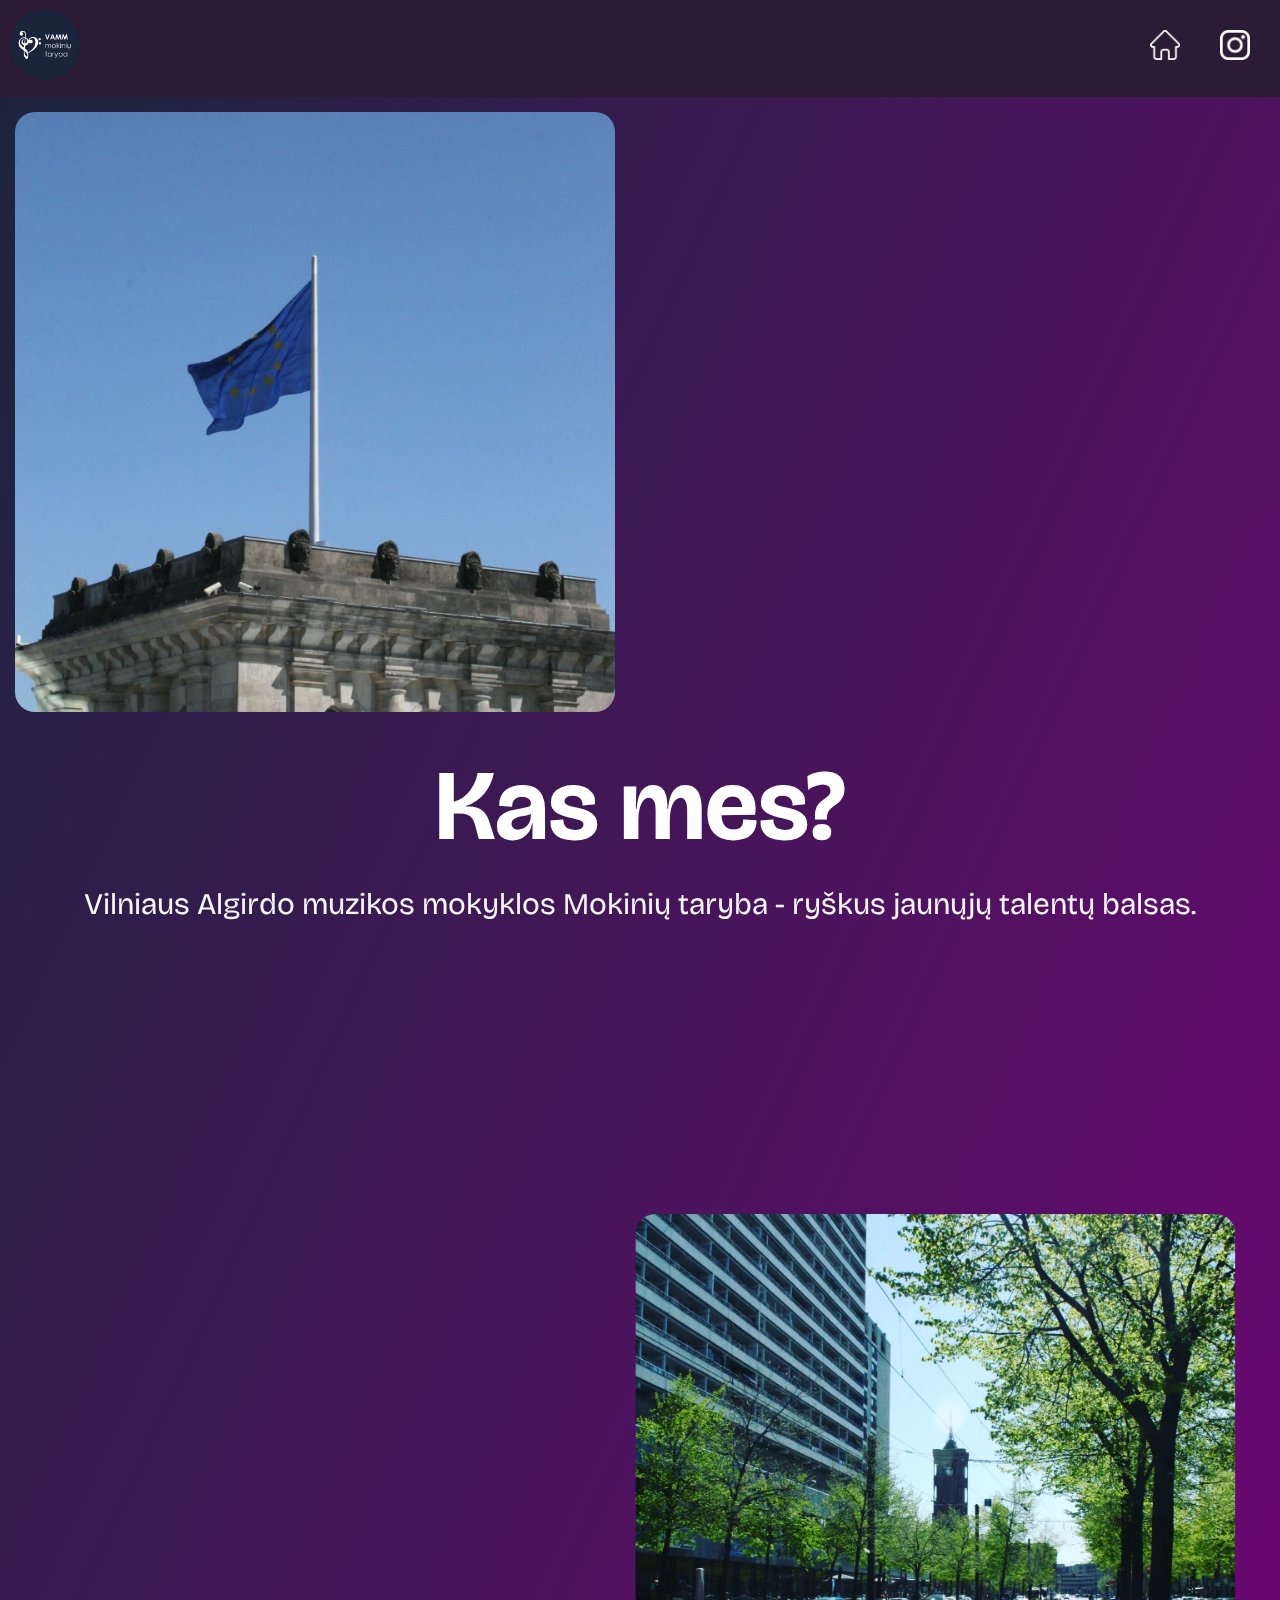
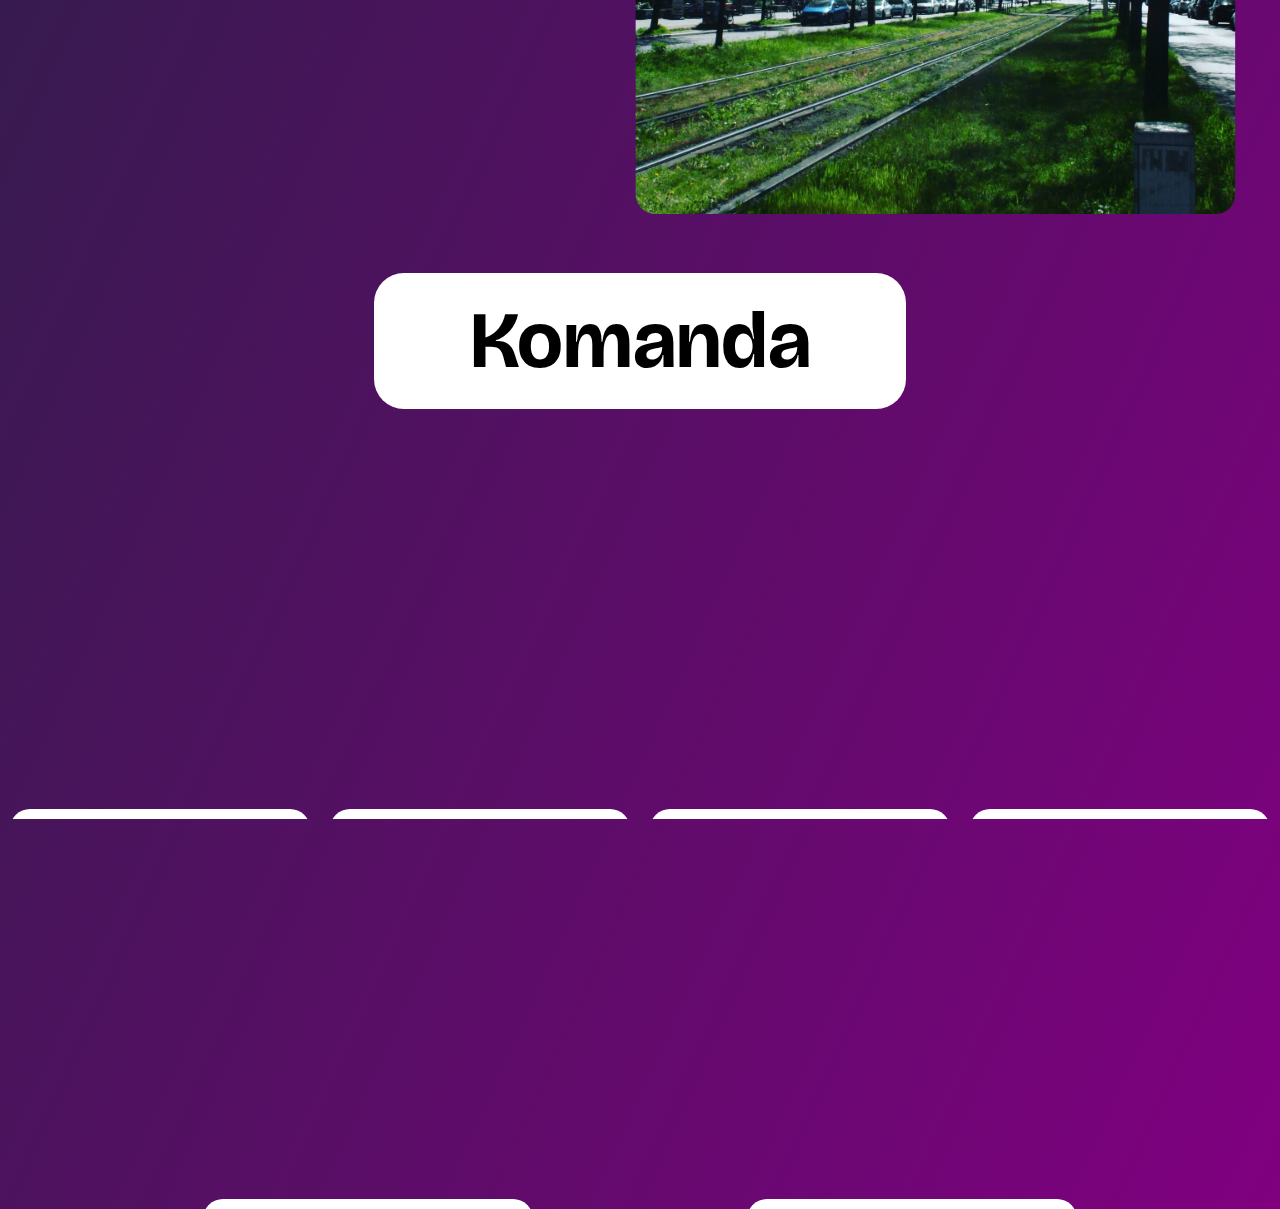
==== index.html @ 2d99801d "File upload" ====
<!doctype html>
<html>
    <head>
        <meta charset="utf-8">
        <meta name="viewport" content="width=device-width, initial-scale=1.0">
        <link rel="icon" type="image/x-icon" href="images\favicon.ico">
        <title>VAMM Mokinių taryba</title>
        <link rel="preconnect" href="https://fonts.googleapis.com">
        <link rel="preconnect" href="https://fonts.gstatic.com" crossorigin>
        <link href="https://fonts.googleapis.com/css2?family=Bricolage+Grotesque:opsz,wght@10..48,200&display=swap" rel="stylesheet">
        <link rel="stylesheet" href="style.css">
        <link rel="stylesheet" href="https://unpkg.com/aos@next/dist/aos.css" />
    </head>
    <body id="gradient2" style="margin: 0;">
        <div class="header" style="background-color: rgb(44, 27, 53);">
            <a href="#default" class="logo"><img src="images\logo.png" height="70px"></a>
            <a href="https://www.instagram.com/vamm_mt/" class="social"><img src="images\instagram.png" height="30px"></a>
            <a href="http://www.vamm.lt" class="social"><img src="images\home.png" height="30px"></a>
        </div>
        <div class="flexbox-container">
            <div class="flexbox-item1 flexbox-item" data-aos="slide-right" data-aos-duration="1000">
                <img src="images\ezgif.com-gif-maker.jpg" height="600px" style="border-radius: 30px; padding: 10px;" draggable="false">
            </div>
            <div class="flexbox-item2 flexbox-item" style="width: 50vw;">
                <div class="introduction-text" data-aos="fade-up"> 
                    <h1>Kas mes?</h1>
                    <p>Vilniaus Algirdo muzikos mokyklos Mokinių taryba - ryškus jaunųjų talentų balsas.</p>
                </div>
            </div>
        </div>
        <div class="break"></div>
        <div class="flexbox-container">
            <div class="flexbox-item2 flexbox-item" style="width: 50vw;" data-aos="fade-up">
                <h1>Ką veikiame?</h1>
                <p style="word-break: break-word;">Vilniaus Algirdo muzikos mokyklos Mokinių taryba siekia atstovauti mokyklos mokinių interesus mokyklos taryboje, švietimo ir mokslo srityse bei garsinti mokyklos vardą.</p>
            </div>
            <div class="flexbox-item4 flexbox-item" data-aos="slide-left" data-aos-duration="1000">
                <img src="images\tram.jpg" height="600px" style="border-radius: 30px; padding: 10px;" draggable="false">
            </div>
        </div>
        <div style="height: 40px;"></div>
        <div class="team">
            <h1>Komanda</h1>
        </div>
        <div style="height: 20px;"></div>
        <div class="flexbox-container-staff">
            <div class="staff1 flexbox-item-box" data-aos="slide-up">
                <div class="panel1 panel">
                    <img class="pfp" src="images\greta.jpg" height="200px" draggable="false">
                    <h1>Greta Pinelytė</h1>
                    <h3>Pirmininkė</h3>
                    <a href="https://www.instagram.com/gretapinelyte/" class="social"><img src="images\instagram_dark.png" height="30px"></a>
                </div>
            </div>
            <div class="staff2 flexbox-item-box" data-aos="slide-up" data-aos-delay="50">
                <div class="panel2 panel">
                    <img class="pfp" src="images\liepa.jpg" height="200px" draggable="false">
                    <h1>Liepa Elzė Naujokaitytė</h1>
                    <h3>Vicepirmininkė</h3>
                    <a href="https://www.instagram.com/mlle_liepa/" class="social"><img src="images\instagram_dark.png" height="30px"></a>
                </div>
            </div>
            <div class="staff3 flexbox-item-box" data-aos="slide-up" data-aos-delay="100">
                <div class="panel3 panel">
                    <img class="pfp" src="images\urte.jpg" height="200px" draggable="false">
                    <h1>Urtė Šiaulytė</h1>
                    <h3>Renginių organizavimo komiteto narė</h3>
                    <a href="https://www.instagram.com/u_siaulyte/" class="social"><img src="images\instagram_dark.png" height="30px"></a>
                </div>
            </div>
            <div class="staff4 flexbox-item-box" data-aos="slide-up" data-aos-delay="150">
                <div class="panel4 panel">
                    <img class="pfp" src="images\salvija.jpg" height="200px" draggable="false">
                    <h1>Salvija Skiparytė</h1>
                    <h3>Renginių organizavimo komiteto narė</h3>
                    <a href="https://www.instagram.com/salvija_s/" class="social"><img src="images\instagram_dark.png" height="30px"></a>
                </div>
            </div>
        </div>
        <div class="flexbox-container-staff">
            <div class="staff5 flexbox-item-box" data-aos="slide-up" data-aos-delay="100">
                <div class="panel5 panel">
                    <img class="pfp" src="images\elze.jpg" height="200px" draggable="false">
                    <h1>Elzė Januškevičiūtė</h1>
                    <h3>Finansų komiteto koordinatorė</h3>
                    <a href="https://www.instagram.com/voidxzq/" class="social"><img src="images\instagram_dark.png" height="30px"></a>
                </div>
            </div>
            <div class="staff5 flexbox-item-box" data-aos="slide-up" data-aos-delay="150">
                <div class="panel5 panel">
                    <img class="pfp" src="images\kristijonas.png" height="200px" draggable="false">
                    <h1>Kristijonas Kuzmickas</h1>
                    <h3>Komunikacijos komiteto narys</h3>
                    <a href="https://www.instagram.com/k.kuzmickas/" class="social"><img src="images\instagram_dark.png" height="30px"></a>
                </div>
            </div>
        </div>
        <script src="https://unpkg.com/aos@next/dist/aos.js"></script>
        <script>
          AOS.init();
        </script>
    </body>
</html>
---- style.css ----
.flexbox-container {
    display: flex;
    flex-wrap: wrap;
    align-items: center;
    overflow: hidden;
}
body {
    background-color: white;
    background-image: linear-gradient(from bottom right, black, purple);
    background-size: cover;
    font-family: 'Bricolage Grotesque', sans-serif;
}
.header {
    overflow: hidden;
    background-color: white;
    padding: 10px 10px;
    
}
    /* Style the header links */
.header a {
    float: left;
    color: black;
    text-align: center;
    padding: 20px;
    text-decoration: none;
    font-size: 18px;
    line-height: 25px;
    border-radius: 20px;
}
    /* Style the logo link (notice that we set the same value of line-height and font-size to prevent the header to increase when the font gets bigger */
.header a.logo {
    padding: 0px;
    align-items: center;
    width: 70px;
    height: 70px;
}
    /* Change the background color on mouse-over */
.header-right a:hover {
    background-color: #ddd;
    color: black;
}
    /* Style the active/current link*/
.header a.active {
    background-color: dodgerblue;
    color: white;
}
    /* Float the link section to the right */
.header-right {
    float: right;
}
/* Add media queries for responsiveness - when the screen is 500px wide or less, stack the links on top of each other */
@media screen and (max-width: 500px) {
    .header a {
        float: none;
        display: block;
        text-align: left;
    }
    .header-right {
        float: none;
    }
}
.header-right a {
    margin-left: 10px;
    margin-right: 10px;
    background-color: white;
    color: black;
}
#gradient {
    background-image: linear-gradient(to bottom right, black, purple);
}
#gradient2 {
    background-image: linear-gradient(to bottom right, rgb(26,37,60), purple);
    background-color: rgb(26,37,60);
}
.flexbox-item {
    margin: 5px;
}
.flexbox-item h1 {
    color: white;
    font-family: 'Bricolage Grotesque', sans-serif;
    font-size: 100px;
    text-align: center;
    margin: 10px;
    width: auto;
}
.flexbox-item p {
    padding: 10px;
    color: whitesmoke;
    font-size: 30px;
    text-align: center;
    font-family: 'Bricolage Grotesque', sans-serif;
    margin: 10px;
}
.flexbox-item2 {
    flex-grow: 1;
}
.break {
    flex-basis: 100%;
    height: 0px;
}
.flexbox-item-box {
    background-color: white;
    padding: 10px 0;
    margin: 10px;
    width: 330px;
    height: 350px;
    text-align: center;
    justify-content: space-between;
    border-radius: 20px;
}
.flexbox-container-staff {
    display: flex;
    justify-content: space-evenly;
    align-items: center;
    flex-grow: 0;
    overflow: hidden;
}
.flexbox-item-box .panel h3 {
    margin: 2px;
    padding: 0;
    margin: auto;
}
.flexbox-item-box .panel .pfp {
    border-radius: 20px;
    padding: 5px;
}
.team {
    color: black;
    background-color: white;
    text-align: center;
    height: auto;
    width: 40vw;
    font-size: 40px;
    border-radius: 30px;
    padding: 10px;
    position: relative;
    left: 50%;
    transform: translate(-50%);
}
.team h1 {
    margin: 10px;
}
.header .social {
    float: right;
}
.flexbox-item-box .panel h1 {
    margin: 3px;
}

.flexbox-item-box {
    position: relative;
    transform: translateY(0);
}

.flexbox-item-box.active {
    position: relative;
    transform: translateY(0px);
}
.flexbox-item-box .panel img {
    padding: 20px;
}
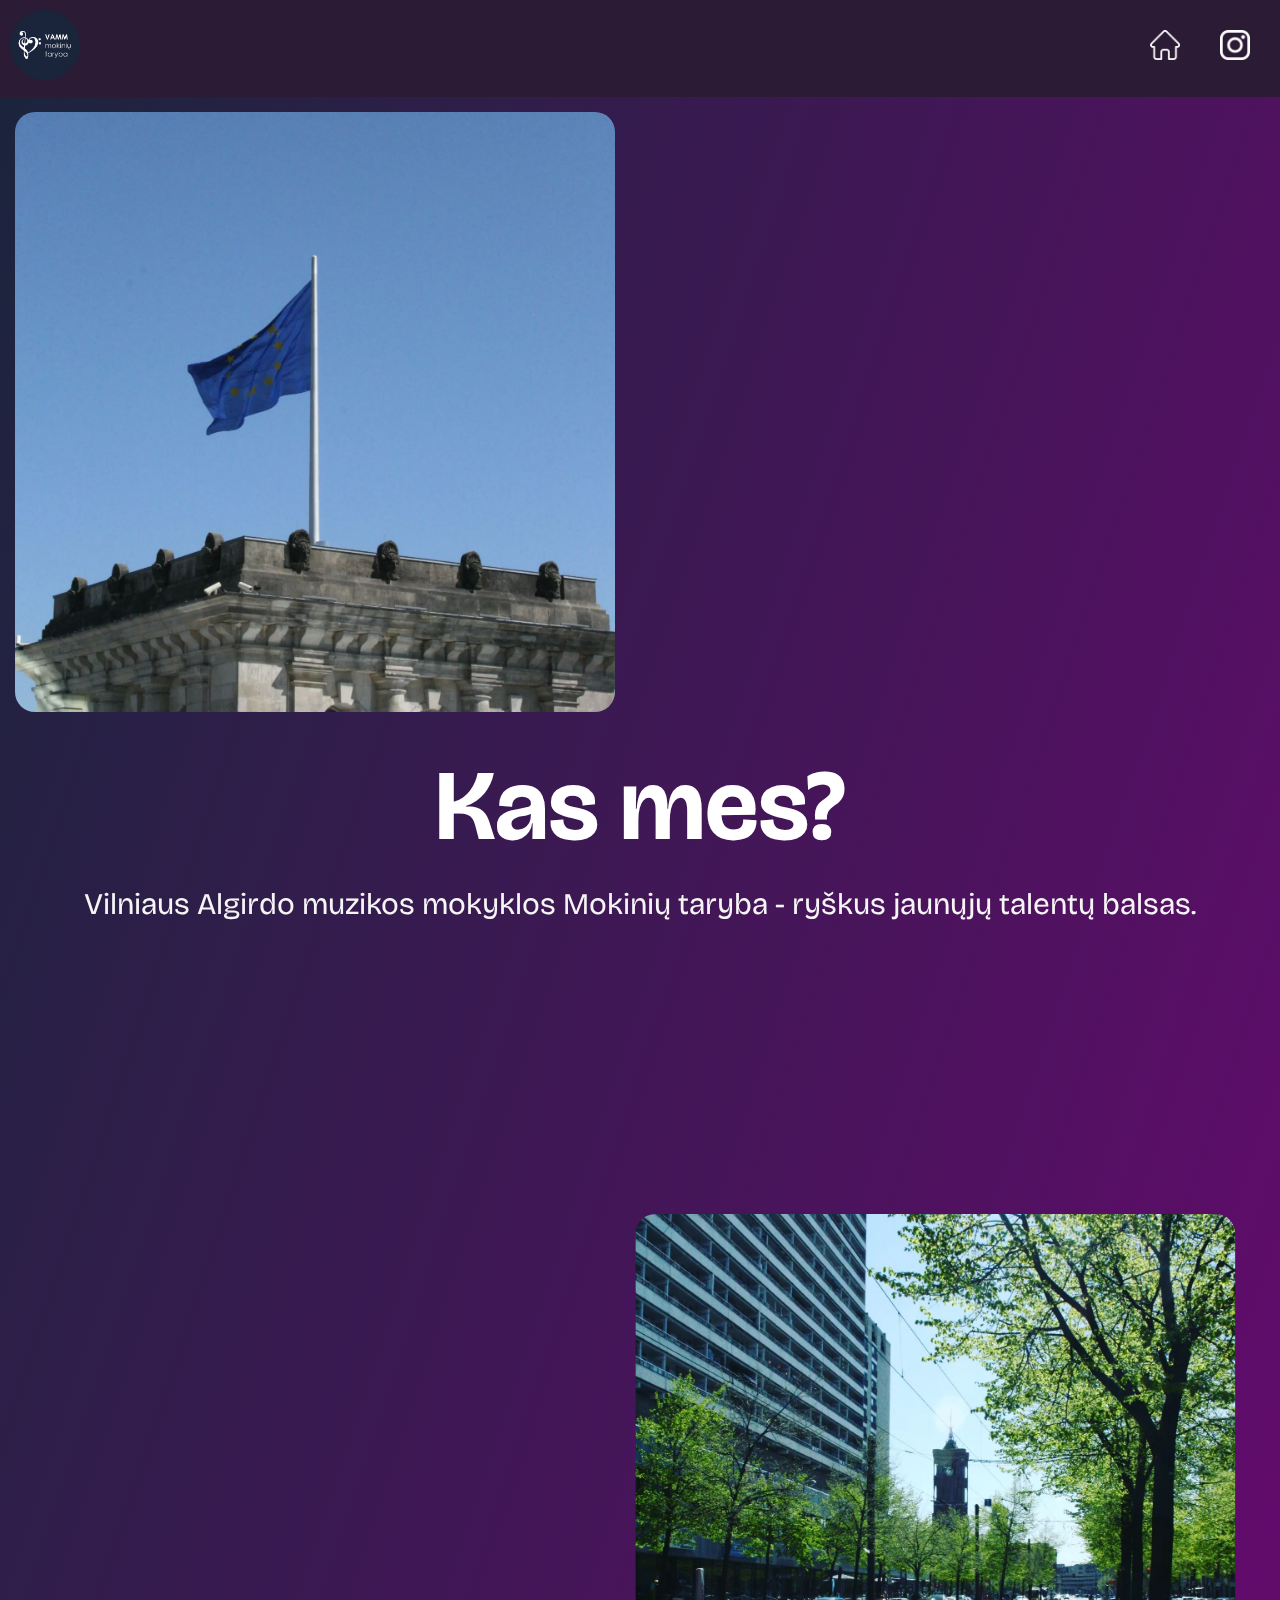
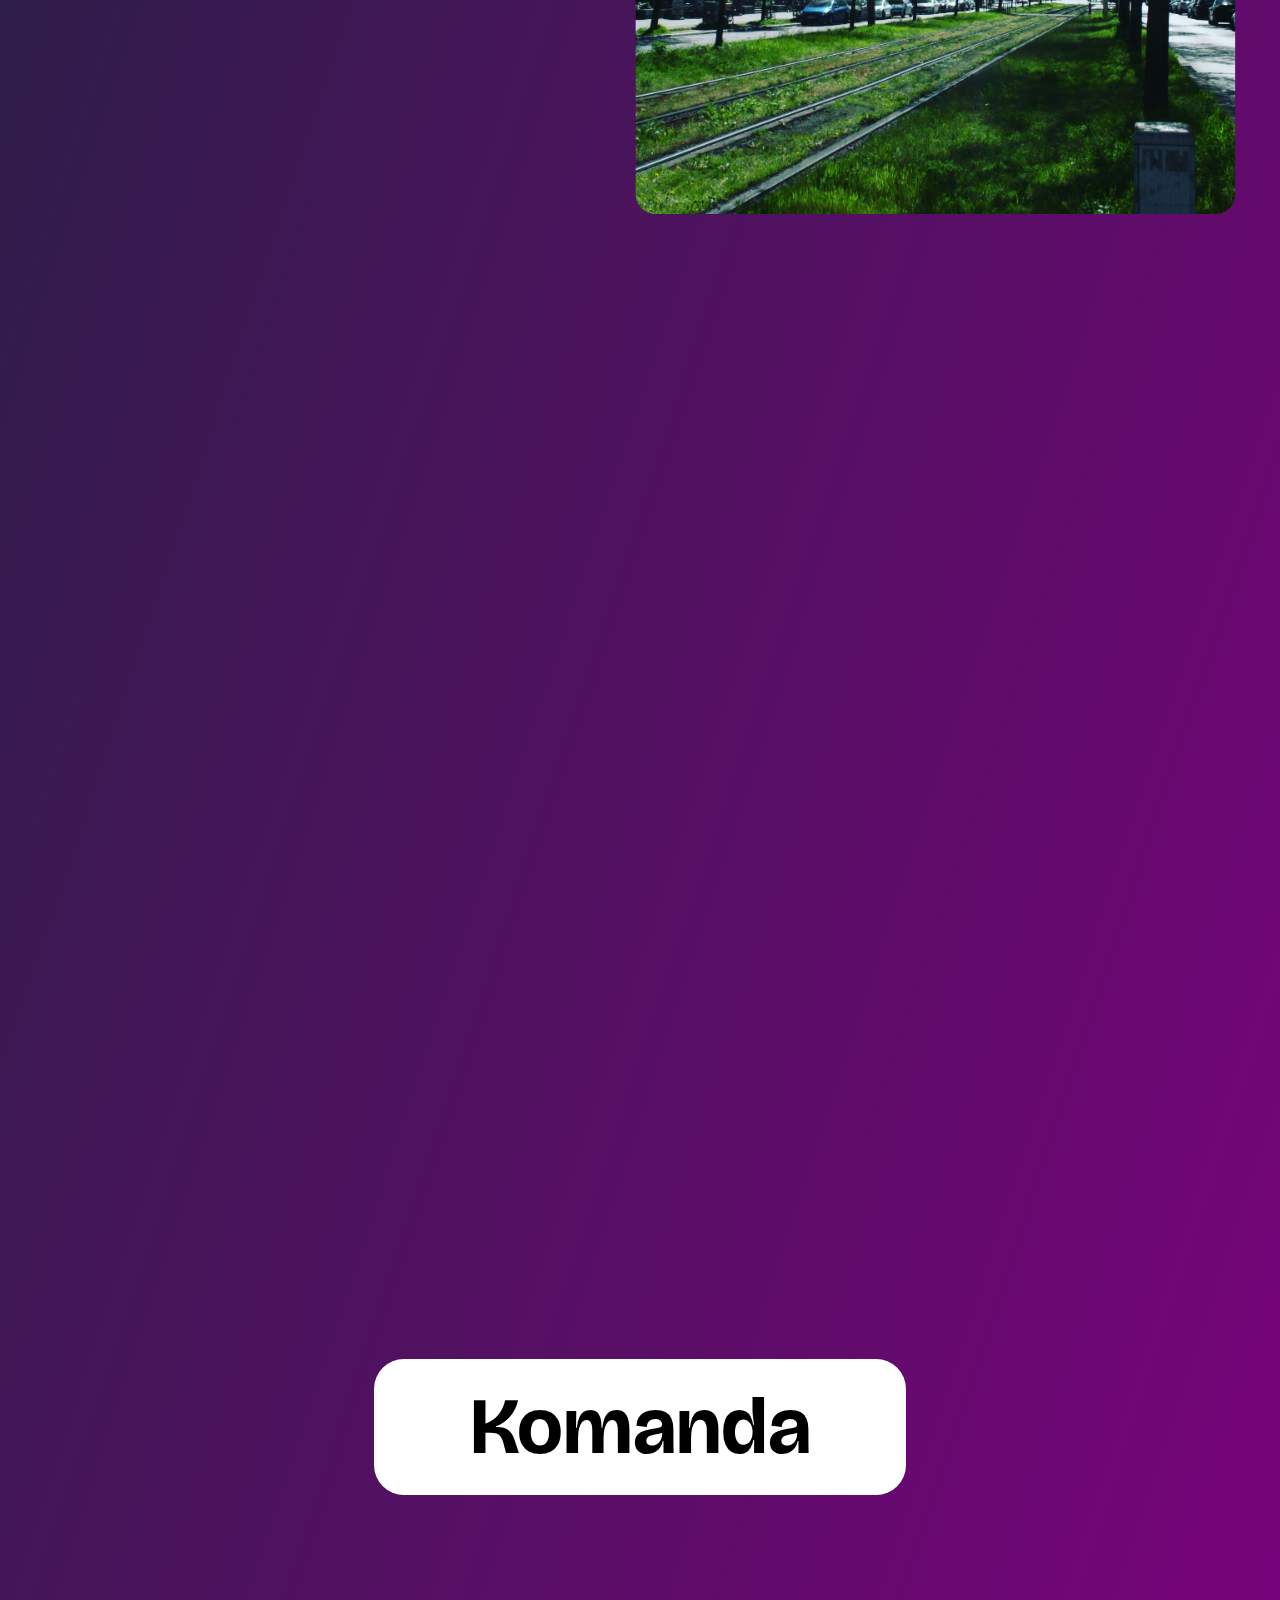
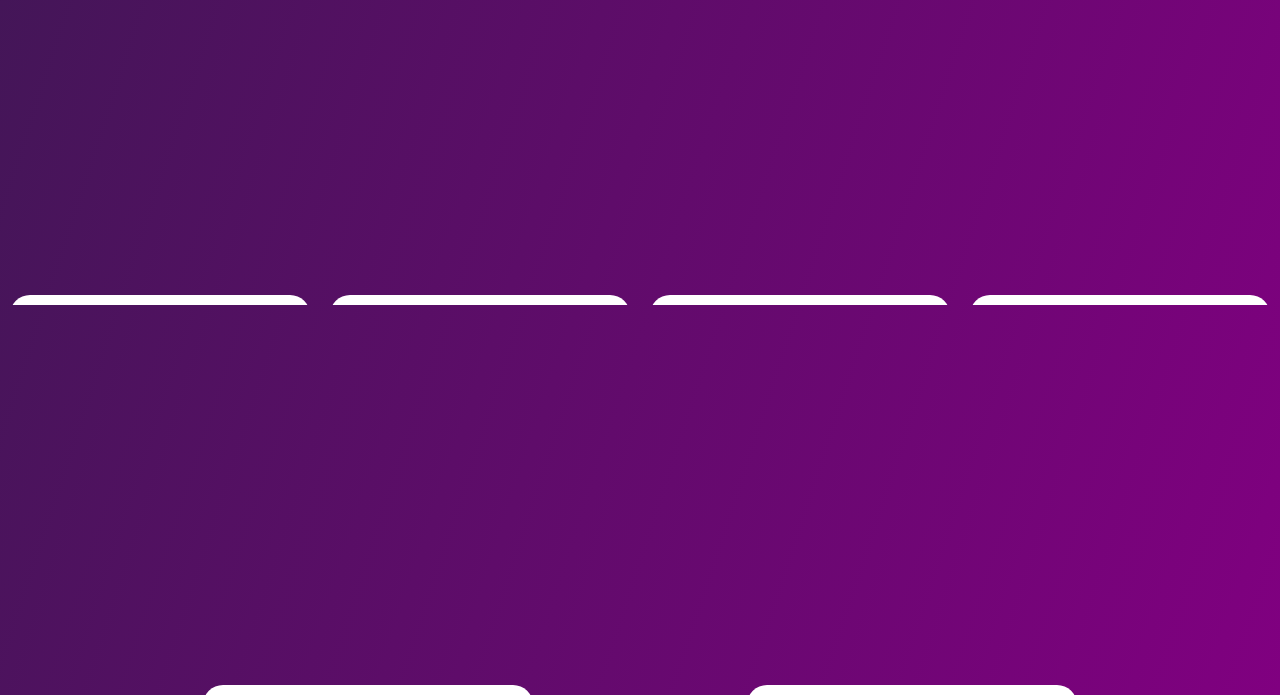
==== commit 8ab92de9: "Minor" ====
--- a/index.html
+++ b/index.html
@@ -18,11 +18,11 @@
             <a href="http://www.vamm.lt" class="social"><img src="images\home.png" height="30px"></a>
         </div>
         <div class="flexbox-container">
-            <div class="flexbox-item1 flexbox-item" data-aos="slide-right" data-aos-duration="1000">
+            <div class="flexbox-item1 flexbox-item" data-aos="slide-right" data-aos-duration="1000" data-aos-mirror="true">
                 <img src="images\ezgif.com-gif-maker.jpg" height="600px" style="border-radius: 30px; padding: 10px;" draggable="false">
             </div>
             <div class="flexbox-item2 flexbox-item" style="width: 50vw;">
-                <div class="introduction-text" data-aos="fade-up"> 
+                <div class="introduction-text" data-aos="fade-up" data-aos-mirror="true"> 
                     <h1>Kas mes?</h1>
                     <p>Vilniaus Algirdo muzikos mokyklos Mokinių taryba - ryškus jaunųjų talentų balsas.</p>
                 </div>
@@ -30,12 +30,23 @@
         </div>
         <div class="break"></div>
         <div class="flexbox-container">
-            <div class="flexbox-item2 flexbox-item" style="width: 50vw;" data-aos="fade-up">
+            <div class="flexbox-item2 flexbox-item" style="width: 50vw;" data-aos="fade-up" data-aos-mirror="true">
                 <h1>Ką veikiame?</h1>
                 <p style="word-break: break-word;">Vilniaus Algirdo muzikos mokyklos Mokinių taryba siekia atstovauti mokyklos mokinių interesus mokyklos taryboje, švietimo ir mokslo srityse bei garsinti mokyklos vardą.</p>
             </div>
-            <div class="flexbox-item4 flexbox-item" data-aos="slide-left" data-aos-duration="1000">
+            <div class="flexbox-item4 flexbox-item" data-aos="slide-left" data-aos-duration="1000" data-aos-mirror="true">
                 <img src="images\tram.jpg" height="600px" style="border-radius: 30px; padding: 10px;" draggable="false">
+            </div>
+        </div>
+        <div class="flexbox-container">
+            <div class="flexbox-item1 flexbox-item" data-aos="slide-right" data-aos-duration="1000" data-aos-mirror="true">
+                <img src="images\reichstag.webp" height="800px" style="border-radius: 30px; padding: 10px;" draggable="false">
+            </div>
+            <div class="flexbox-item2 flexbox-item" style="width: 50vw;">
+                <div class="introduction-text" data-aos="fade-up" data-aos-mirror="true"> 
+                    <h1>Ko tikėtis?</h1>
+                    <p>Vilniaus Algirdo muzikos mokyklos Mokinių taryba sieks vykditi politiką skatinančia bendradarbiavimą tarp kitų mokyklų savivaldų (organizuoti bendrus renginius, projektus).</p>
+                </div>
             </div>
         </div>
         <div style="height: 40px;"></div>
@@ -44,7 +55,7 @@
         </div>
         <div style="height: 20px;"></div>
         <div class="flexbox-container-staff">
-            <div class="staff1 flexbox-item-box" data-aos="slide-up">
+            <div class="staff1 flexbox-item-box" data-aos="slide-up" data-aos-mirror="true">
                 <div class="panel1 panel">
                     <img class="pfp" src="images\greta.jpg" height="200px" draggable="false">
                     <h1>Greta Pinelytė</h1>
@@ -52,7 +63,7 @@
                     <a href="https://www.instagram.com/gretapinelyte/" class="social"><img src="images\instagram_dark.png" height="30px"></a>
                 </div>
             </div>
-            <div class="staff2 flexbox-item-box" data-aos="slide-up" data-aos-delay="50">
+            <div class="staff2 flexbox-item-box" data-aos="slide-up" data-aos-delay="50" data-aos-mirror="true">
                 <div class="panel2 panel">
                     <img class="pfp" src="images\liepa.jpg" height="200px" draggable="false">
                     <h1>Liepa Elzė Naujokaitytė</h1>
@@ -60,7 +71,7 @@
                     <a href="https://www.instagram.com/mlle_liepa/" class="social"><img src="images\instagram_dark.png" height="30px"></a>
                 </div>
             </div>
-            <div class="staff3 flexbox-item-box" data-aos="slide-up" data-aos-delay="100">
+            <div class="staff3 flexbox-item-box" data-aos="slide-up" data-aos-delay="100" data-aos-mirror="true">
                 <div class="panel3 panel">
                     <img class="pfp" src="images\urte.jpg" height="200px" draggable="false">
                     <h1>Urtė Šiaulytė</h1>
@@ -68,7 +79,7 @@
                     <a href="https://www.instagram.com/u_siaulyte/" class="social"><img src="images\instagram_dark.png" height="30px"></a>
                 </div>
             </div>
-            <div class="staff4 flexbox-item-box" data-aos="slide-up" data-aos-delay="150">
+            <div class="staff4 flexbox-item-box" data-aos="slide-up" data-aos-delay="150" data-aos-mirror="true">
                 <div class="panel4 panel">
                     <img class="pfp" src="images\salvija.jpg" height="200px" draggable="false">
                     <h1>Salvija Skiparytė</h1>
@@ -78,7 +89,7 @@
             </div>
         </div>
         <div class="flexbox-container-staff">
-            <div class="staff5 flexbox-item-box" data-aos="slide-up" data-aos-delay="100">
+            <div class="staff5 flexbox-item-box" data-aos="slide-up" data-aos-delay="100" data-aos-mirror="true">
                 <div class="panel5 panel">
                     <img class="pfp" src="images\elze.jpg" height="200px" draggable="false">
                     <h1>Elzė Januškevičiūtė</h1>
@@ -86,12 +97,13 @@
                     <a href="https://www.instagram.com/voidxzq/" class="social"><img src="images\instagram_dark.png" height="30px"></a>
                 </div>
             </div>
-            <div class="staff5 flexbox-item-box" data-aos="slide-up" data-aos-delay="150">
+            <div class="staff5 flexbox-item-box" data-aos="slide-up" data-aos-delay="150" data-aos-mirror="true">
                 <div class="panel5 panel">
                     <img class="pfp" src="images\kristijonas.png" height="200px" draggable="false">
                     <h1>Kristijonas Kuzmickas</h1>
                     <h3>Komunikacijos komiteto narys</h3>
                     <a href="https://www.instagram.com/k.kuzmickas/" class="social"><img src="images\instagram_dark.png" height="30px"></a>
+                    <a href="https://github.com/kkuzmickas/" class="social"><img src="images\github.png" height="30px"></a>
                 </div>
             </div>
         </div>
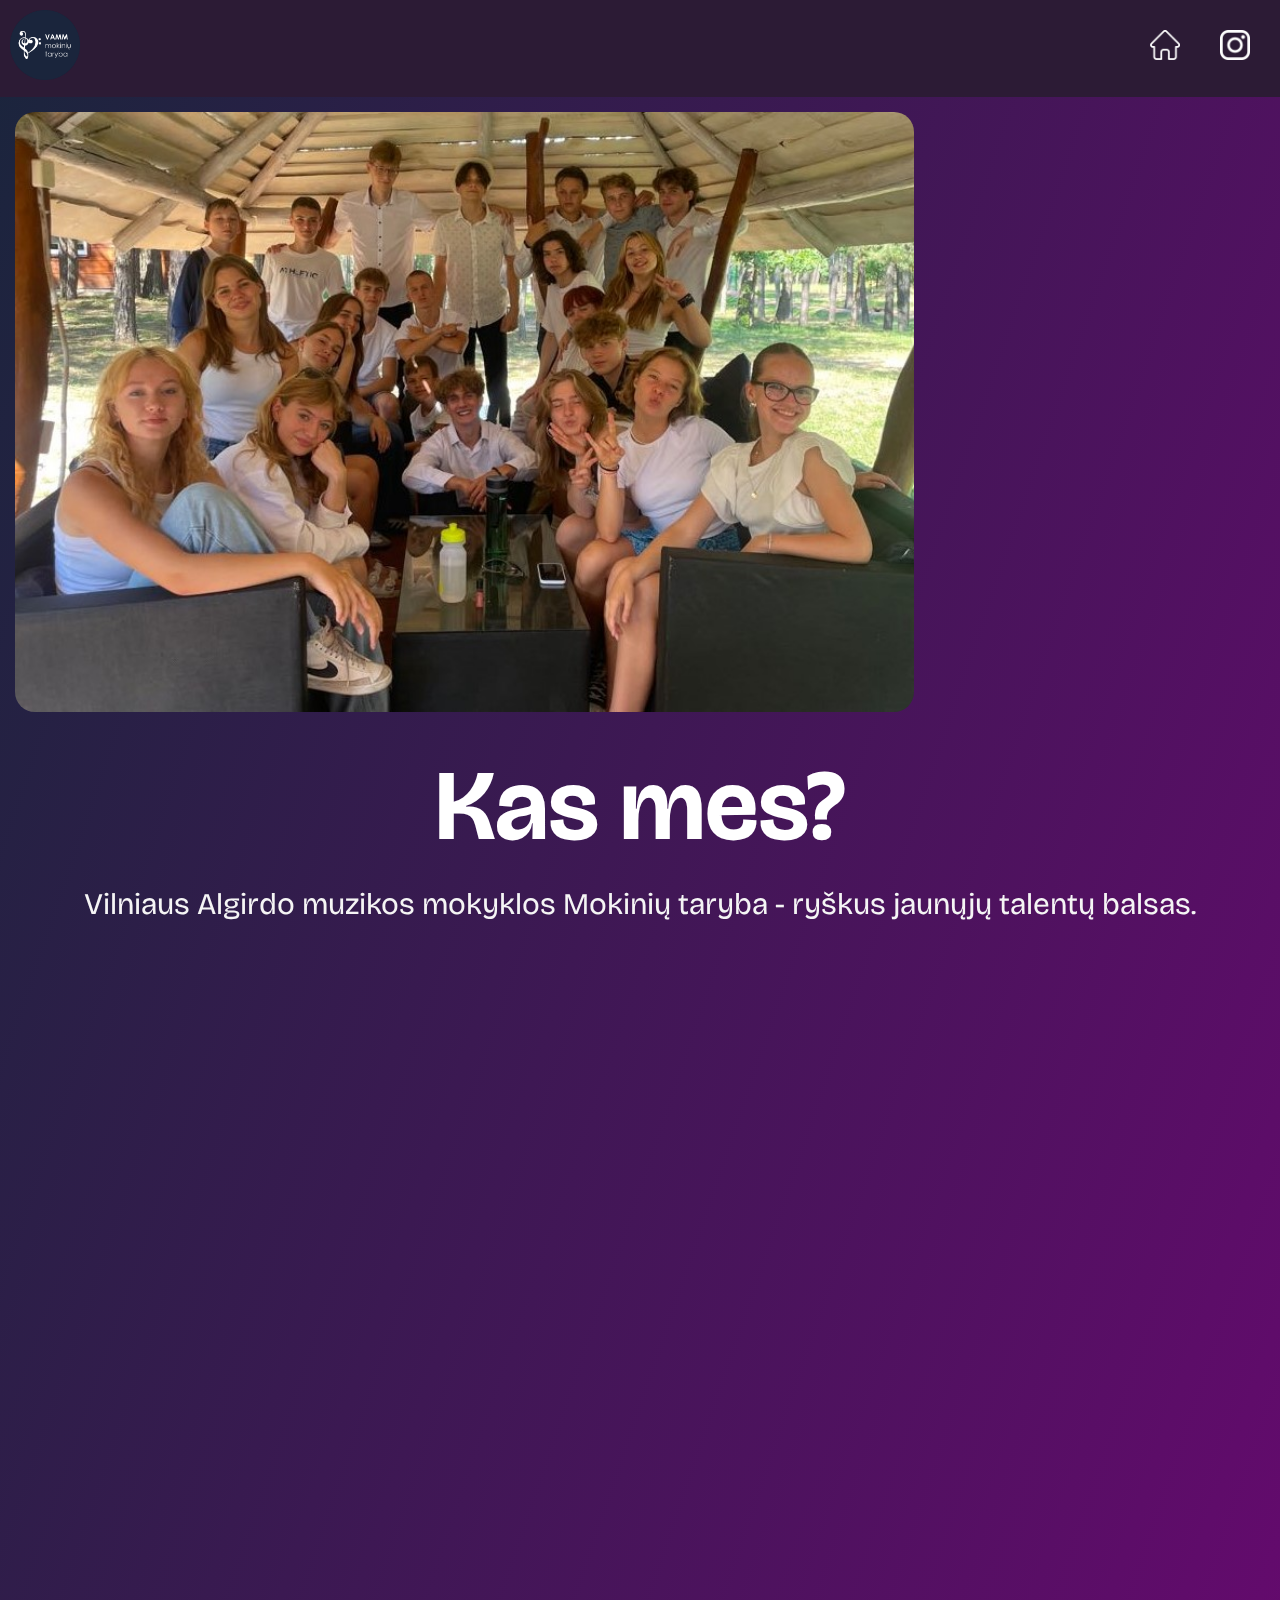
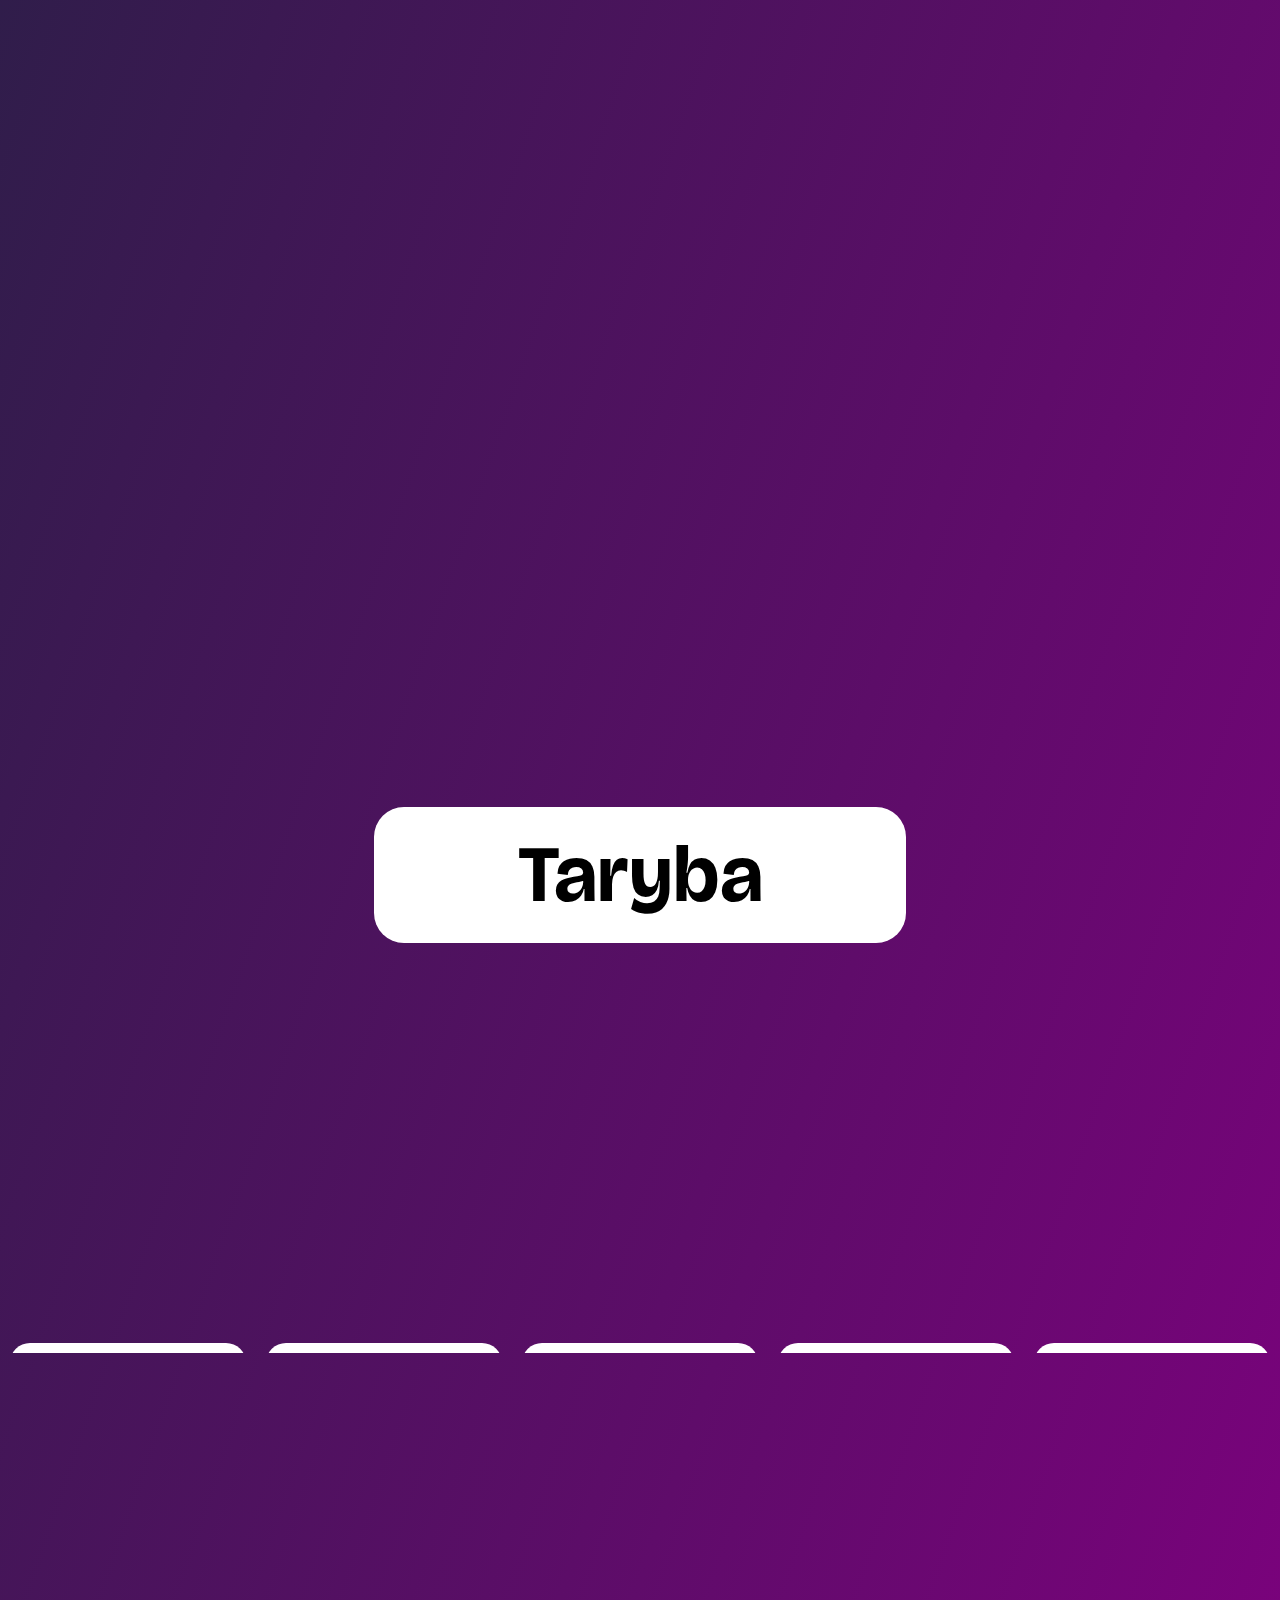
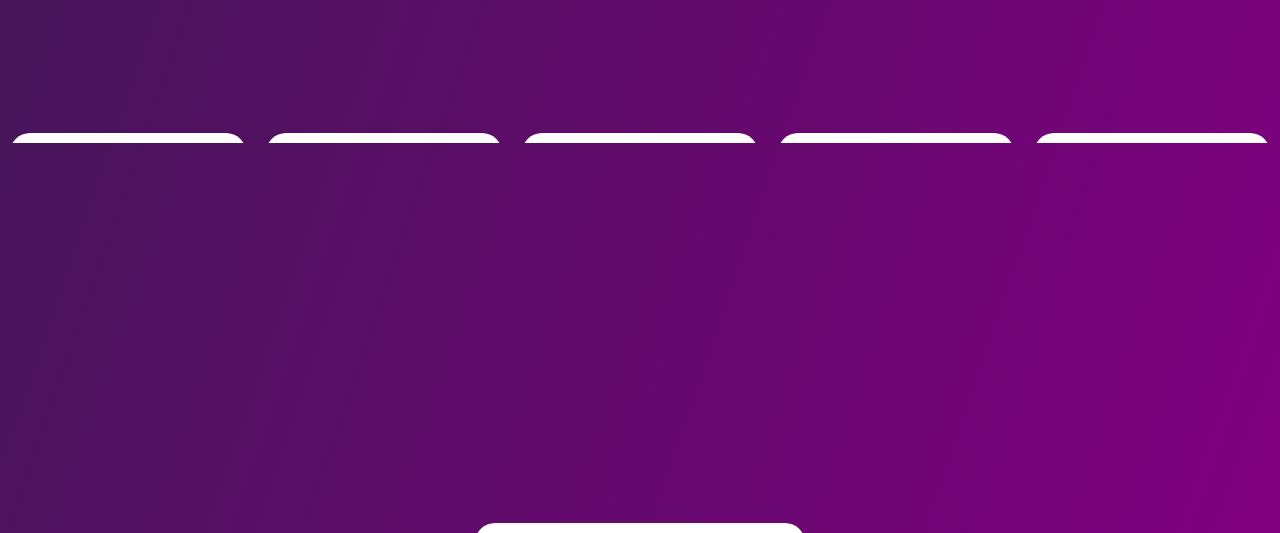
==== commit 86ede0c2: "Major" ====
--- a/index.html
+++ b/index.html
@@ -9,7 +9,7 @@
         <link rel="preconnect" href="https://fonts.gstatic.com" crossorigin>
         <link href="https://fonts.googleapis.com/css2?family=Bricolage+Grotesque:opsz,wght@10..48,200&display=swap" rel="stylesheet">
         <link rel="stylesheet" href="style.css">
-        <link rel="stylesheet" href="https://unpkg.com/aos@next/dist/aos.css" />
+        <link rel="stylesheet" href="aos\dist\aos.css" />
     </head>
     <body id="gradient2" style="margin: 0;">
         <div class="header" style="background-color: rgb(44, 27, 53);">
@@ -19,7 +19,7 @@
         </div>
         <div class="flexbox-container">
             <div class="flexbox-item1 flexbox-item" data-aos="slide-right" data-aos-duration="1000" data-aos-mirror="true">
-                <img src="images\ezgif.com-gif-maker.jpg" height="600px" style="border-radius: 30px; padding: 10px;" draggable="false">
+                <img src="images\kolektyvine2.jpg" height="600px" style="border-radius: 30px; padding: 10px;" draggable="false">
             </div>
             <div class="flexbox-item2 flexbox-item" style="width: 50vw;">
                 <div class="introduction-text" data-aos="fade-up" data-aos-mirror="true"> 
@@ -35,12 +35,12 @@
                 <p style="word-break: break-word;">Vilniaus Algirdo muzikos mokyklos Mokinių taryba siekia atstovauti mokyklos mokinių interesus mokyklos taryboje, švietimo ir mokslo srityse bei garsinti mokyklos vardą.</p>
             </div>
             <div class="flexbox-item4 flexbox-item" data-aos="slide-left" data-aos-duration="1000" data-aos-mirror="true">
-                <img src="images\tram.jpg" height="600px" style="border-radius: 30px; padding: 10px;" draggable="false">
+                <img src="images\kukumbalis.jpg" height="600px" style="border-radius: 30px; padding: 10px;" draggable="false">
             </div>
         </div>
         <div class="flexbox-container">
             <div class="flexbox-item1 flexbox-item" data-aos="slide-right" data-aos-duration="1000" data-aos-mirror="true">
-                <img src="images\reichstag.webp" height="800px" style="border-radius: 30px; padding: 10px;" draggable="false">
+                <img src="images\sokiai.jpg" height="500px" style="border-radius: 30px; padding: 10px;" draggable="false">
             </div>
             <div class="flexbox-item2 flexbox-item" style="width: 50vw;">
                 <div class="introduction-text" data-aos="fade-up" data-aos-mirror="true"> 
@@ -51,7 +51,7 @@
         </div>
         <div style="height: 40px;"></div>
         <div class="team">
-            <h1>Komanda</h1>
+            <h1>Taryba</h1>
         </div>
         <div style="height: 20px;"></div>
         <div class="flexbox-container-staff">
@@ -60,7 +60,7 @@
                     <img class="pfp" src="images\greta.jpg" height="200px" draggable="false">
                     <h1>Greta Pinelytė</h1>
                     <h3>Pirmininkė</h3>
-                    <a href="https://www.instagram.com/gretapinelyte/" class="social"><img src="images\instagram_dark.png" height="30px"></a>
+                    <a href="https://www.instagram.com/gretapinelyte/" class="social"><img src="images\instagram_dark.png" height="30px" draggable="false"></a>
                 </div>
             </div>
             <div class="staff2 flexbox-item-box" data-aos="slide-up" data-aos-delay="50" data-aos-mirror="true">
@@ -68,7 +68,7 @@
                     <img class="pfp" src="images\liepa.jpg" height="200px" draggable="false">
                     <h1>Liepa Elzė Naujokaitytė</h1>
                     <h3>Vicepirmininkė</h3>
-                    <a href="https://www.instagram.com/mlle_liepa/" class="social"><img src="images\instagram_dark.png" height="30px"></a>
+                    <a href="https://www.instagram.com/mlle_liepa/" class="social"><img src="images\instagram_dark.png" height="30px" draggable="false"></a>
                 </div>
             </div>
             <div class="staff3 flexbox-item-box" data-aos="slide-up" data-aos-delay="100" data-aos-mirror="true">
@@ -76,7 +76,7 @@
                     <img class="pfp" src="images\urte.jpg" height="200px" draggable="false">
                     <h1>Urtė Šiaulytė</h1>
                     <h3>Renginių organizavimo komiteto narė</h3>
-                    <a href="https://www.instagram.com/u_siaulyte/" class="social"><img src="images\instagram_dark.png" height="30px"></a>
+                    <a href="https://www.instagram.com/u_siaulyte/" class="social"><img src="images\instagram_dark.png" height="30px" draggable="false"></a>
                 </div>
             </div>
             <div class="staff4 flexbox-item-box" data-aos="slide-up" data-aos-delay="150" data-aos-mirror="true">
@@ -84,30 +84,72 @@
                     <img class="pfp" src="images\salvija.jpg" height="200px" draggable="false">
                     <h1>Salvija Skiparytė</h1>
                     <h3>Renginių organizavimo komiteto narė</h3>
-                    <a href="https://www.instagram.com/salvija_s/" class="social"><img src="images\instagram_dark.png" height="30px"></a>
+                    <a href="https://www.instagram.com/salvija_s/" class="social"><img src="images\instagram_dark.png" height="30px" draggable="false"></a>
+                </div>
+            </div>
+            <div class="staff5 flexbox-item-box" data-aos="slide-up" data-aos-delay="200" data-aos-mirror="true">
+                <div class="panel5 panel">
+                    <img class="pfp" src="images\dziugas.webp" height="200px" draggable="false">
+                    <h1>Džiugas Mačijauskas</h1>
+                    <h3>Renginių organizavimo komiteto narys</h3>
+                    <a href="https://www.instagram.com/viespats/" class="social"><img src="images\instagram_dark.png" height="30px" draggable="false"></a>
+                </div>
+            </div>
+        </div>
+        <div class="flexbox-container-staff">
+            <div class="staff5 flexbox-item-box" data-aos="slide-up" data-aos-delay="50" data-aos-mirror="true">
+                <div class="panel5 panel">
+                    <img class="pfp" src="images\domantas.jpg" height="200px" draggable="false">
+                    <h1>Domantas Mateika</h1>
+                    <h3>Renginių organizavimo komiteto narys</h3>
+                    <a href="https://www.instagram.com/domantas07/" class="social"><img src="images\instagram_dark.png" height="30px" draggable="false"></a>
+                </div>
+            </div>
+            <div class="staff5 flexbox-item-box" data-aos="slide-up" data-aos-delay="100" data-aos-mirror="true">
+                <div class="panel5 panel">
+                    <img class="pfp" src="images\luka.jpg" height="200px" draggable="false">
+                    <h1>Lukrecija Šiaulytė</h1>
+                    <h3>Renginių organizavimo komiteto narė</h3>
+                    <a href="https://www.instagram.com/crazy_siaulyte/" class="social"><img src="images\instagram_dark.png" height="30px" draggable="false"></a>
+                </div>
+            </div>
+            <div class="staff5 flexbox-item-box" data-aos="slide-up" data-aos-delay="150" data-aos-mirror="true">
+                <div class="panel5 panel">
+                    <img class="pfp" src="images\elze.jpg" height="200px" draggable="false">
+                    <h1>Elzė Januškevičiūtė</h1>
+                    <h3>Finansų komiteto koordinatorė</h3>
+                    <a href="https://www.instagram.com/voidxzq/" class="social"><img src="images\instagram_dark.png" height="30px" draggable="false"></a>
+                </div>
+            </div>
+            <div class="staff5 flexbox-item-box" data-aos="slide-up" data-aos-delay="200" data-aos-mirror="true">
+                <div class="panel5 panel">
+                    <img class="pfp" src="images\kristijonas.png" height="200px" draggable="false">
+                    <h1>Kristijonas Kuzmickas</h1>
+                    <h3>Komunikacijos komiteto narys</h3>
+                    <a href="https://www.instagram.com/k.kuzmickas/" class="social"><img src="images\instagram_dark.png" height="30px" draggable="false"></a>
+                    <a href="https://github.com/kkuzmickas/" class="social"><img src="images\github.png" height="30px" draggable="false"></a>
+                </div>
+            </div>
+            <div class="staff5 flexbox-item-box" data-aos="slide-up" data-aos-delay="250" data-aos-mirror="true">
+                <div class="panel5 panel">
+                    <img class="pfp" src="images\vika.jpg" height="200px" draggable="false">
+                    <h1>Viktorija Rakitanskytė</h1>
+                    <h3>Komunikacijos komiteto narė</h3>
+                    <a href="https://www.instagram.com/v1kt0ras_/" class="social"><img src="images\instagram_dark.png" height="30px" draggable="false"></a>
                 </div>
             </div>
         </div>
         <div class="flexbox-container-staff">
             <div class="staff5 flexbox-item-box" data-aos="slide-up" data-aos-delay="100" data-aos-mirror="true">
                 <div class="panel5 panel">
-                    <img class="pfp" src="images\elze.jpg" height="200px" draggable="false">
-                    <h1>Elzė Januškevičiūtė</h1>
-                    <h3>Finansų komiteto koordinatorė</h3>
-                    <a href="https://www.instagram.com/voidxzq/" class="social"><img src="images\instagram_dark.png" height="30px"></a>
-                </div>
-            </div>
-            <div class="staff5 flexbox-item-box" data-aos="slide-up" data-aos-delay="150" data-aos-mirror="true">
-                <div class="panel5 panel">
-                    <img class="pfp" src="images\kristijonas.png" height="200px" draggable="false">
-                    <h1>Kristijonas Kuzmickas</h1>
-                    <h3>Komunikacijos komiteto narys</h3>
-                    <a href="https://www.instagram.com/k.kuzmickas/" class="social"><img src="images\instagram_dark.png" height="30px"></a>
-                    <a href="https://github.com/kkuzmickas/" class="social"><img src="images\github.png" height="30px"></a>
+                    <img class="pfp" src="images\gabriele.jpg" height="200px" draggable="false">
+                    <h1>Gabrielė Jevensaper</h1>
+                    <h3>Komunikacijos komiteto narė</h3>
+                    <a href="https://www.instagram.com/jevensaper.gabriele/" class="social"><img src="images\instagram_dark.png" height="30px" draggable="false"></a>
                 </div>
             </div>
         </div>
-        <script src="https://unpkg.com/aos@next/dist/aos.js"></script>
+        <script src="aos\dist\aos.js"></script>
         <script>
           AOS.init();
         </script>
